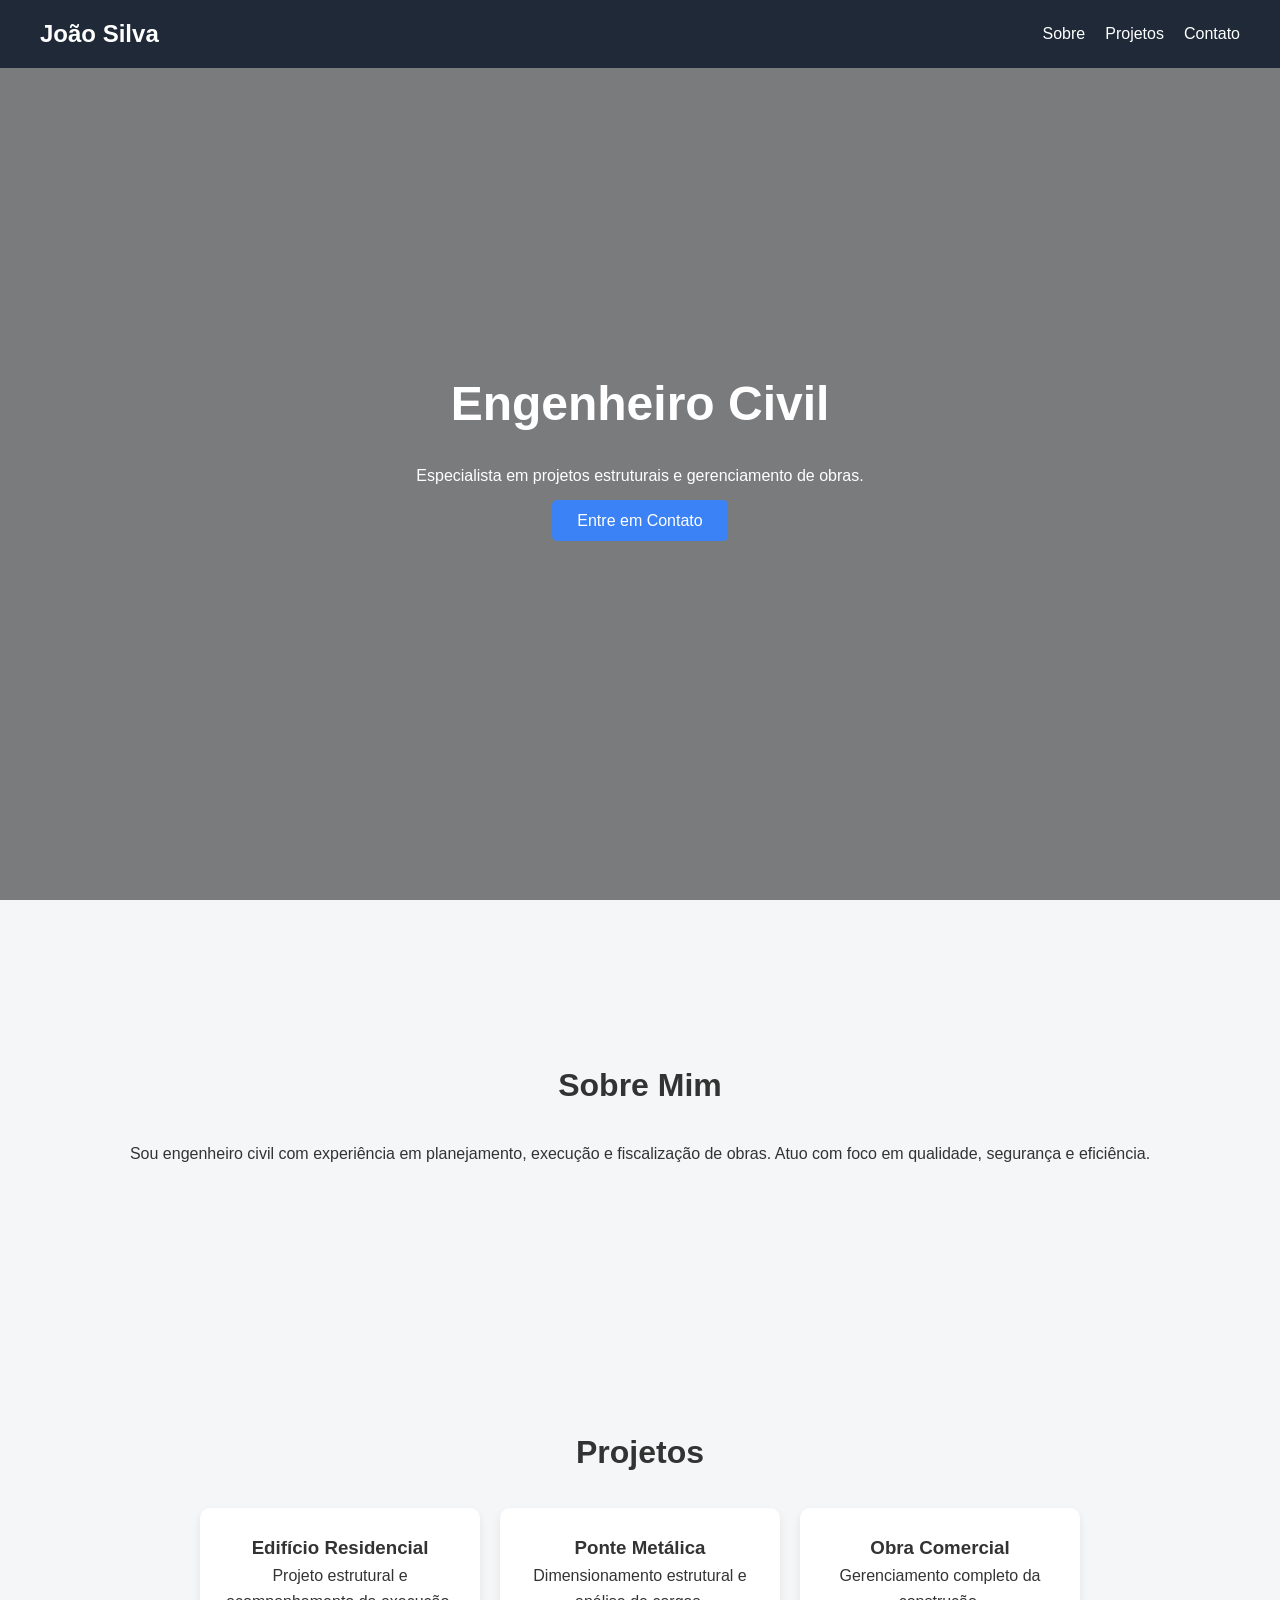
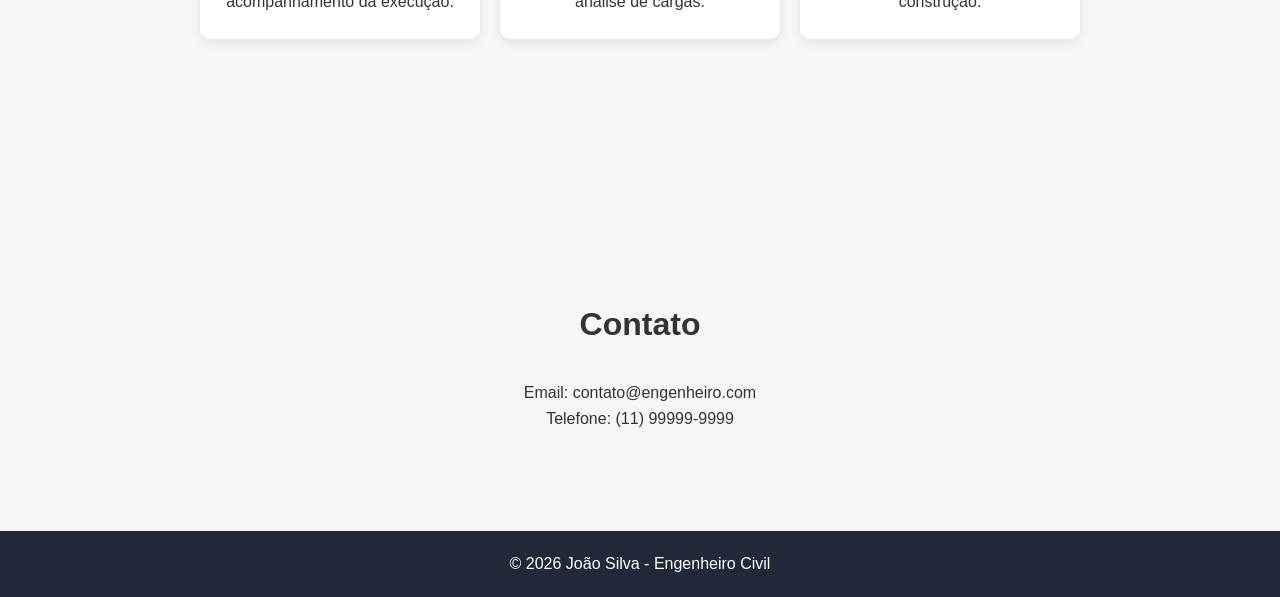
==== index.html @ efe81ff7 "initial commit" ====
<!doctype html>
<html lang="pt-BR">
  <head>
    <meta charset="UTF-8" />
    <meta name="viewport" content="width=device-width, initial-scale=1.0" />
    <title>João Silva | Engenheiro Civil</title>
    <link rel="stylesheet" href="style.css" />
  </head>
  <body>
    <header>
      <nav>
        <h2 class="logo">João Silva</h2>
        <ul class="nav-links">
          <li><a href="#sobre">Sobre</a></li>
          <li><a href="#projetos">Projetos</a></li>
          <li><a href="#contato">Contato</a></li>
        </ul>
        <div class="menu-toggle">&#9776;</div>
      </nav>
    </header>

    <section class="hero">
      <div class="hero-content">
        <h1>Engenheiro Civil</h1>
        <p>Especialista em projetos estruturais e gerenciamento de obras.</p>
        <a href="#contato" class="btn">Entre em Contato</a>
      </div>
    </section>

    <section id="sobre" class="section">
      <h2>Sobre Mim</h2>
      <p>
        Sou engenheiro civil com experiência em planejamento, execução e
        fiscalização de obras. Atuo com foco em qualidade, segurança e
        eficiência.
      </p>
    </section>

    <section id="projetos" class="section">
      <h2>Projetos</h2>

      <div class="cards">
        <div class="card">
          <h3>Edifício Residencial</h3>
          <p>Projeto estrutural e acompanhamento da execução.</p>
        </div>

        <div class="card">
          <h3>Ponte Metálica</h3>
          <p>Dimensionamento estrutural e análise de cargas.</p>
        </div>

        <div class="card">
          <h3>Obra Comercial</h3>
          <p>Gerenciamento completo da construção.</p>
        </div>
      </div>
    </section>

    <section id="contato" class="section contato">
      <h2>Contato</h2>
      <p>Email: contato@engenheiro.com</p>
      <p>Telefone: (11) 99999-9999</p>
    </section>

    <footer>
      <p>© 2026 João Silva - Engenheiro Civil</p>
    </footer>

    <script src="script.js"></script>
  </body>
</html>
---- style.css ----
* {
  margin: 0;
  padding: 0;
  box-sizing: border-box;
  font-family: Arial, Helvetica, sans-serif;
}

body {
  background-color: #f4f6f8;
  color: #333;
  line-height: 1.6;
}

/* NAVBAR */
header {
  background: #1f2937;
  color: white;
  padding: 15px 40px;
  position: fixed;
  width: 100%;
  top: 0;
  z-index: 1000;
}

nav {
  display: flex;
  justify-content: space-between;
  align-items: center;
}

.logo {
  font-weight: bold;
}

.nav-links {
  list-style: none;
  display: flex;
  gap: 20px;
}

.nav-links a {
  color: white;
  text-decoration: none;
  transition: 0.3s;
}

.nav-links a:hover {
  color: #3b82f6;
}

.menu-toggle {
  display: none;
  font-size: 24px;
  cursor: pointer;
}

/* HERO */
.hero {
  height: 100vh;
  background:
    linear-gradient(rgba(0, 0, 0, 0.5), rgba(0, 0, 0, 0.5)),
    url("https://images.unsplash.com/photo-1503387762-592deb58ef4e");
  background-size: cover;
  background-position: center;
  display: flex;
  align-items: center;
  justify-content: center;
  text-align: center;
  color: white;
  padding: 20px;
}

.hero h1 {
  font-size: 3rem;
}

.hero p {
  margin: 20px 0;
}

.btn {
  background: #3b82f6;
  padding: 12px 25px;
  color: white;
  text-decoration: none;
  border-radius: 5px;
  transition: 0.3s;
}

.btn:hover {
  background: #2563eb;
}

/* SECTIONS */
.section {
  padding: 100px 40px;
  text-align: center;
  margin-top: 60px;
}

.section h2 {
  margin-bottom: 30px;
  font-size: 2rem;
}

/* CARDS */
.cards {
  display: flex;
  justify-content: center;
  gap: 20px;
  flex-wrap: wrap;
}

.card {
  background: white;
  padding: 25px;
  width: 280px;
  border-radius: 10px;
  box-shadow: 0 4px 10px rgba(0, 0, 0, 0.08);
  transition: 0.3s;
}

.card:hover {
  transform: translateY(-8px);
}

/* FOOTER */
footer {
  background: #1f2937;
  color: white;
  text-align: center;
  padding: 20px;
}

/* RESPONSIVO */
@media (max-width: 768px) {
  .nav-links {
    display: none;
    flex-direction: column;
    background: #1f2937;
    position: absolute;
    top: 60px;
    right: 0;
    width: 200px;
    padding: 20px;
  }

  .nav-links.active {
    display: flex;
  }

  .menu-toggle {
    display: block;
  }
}
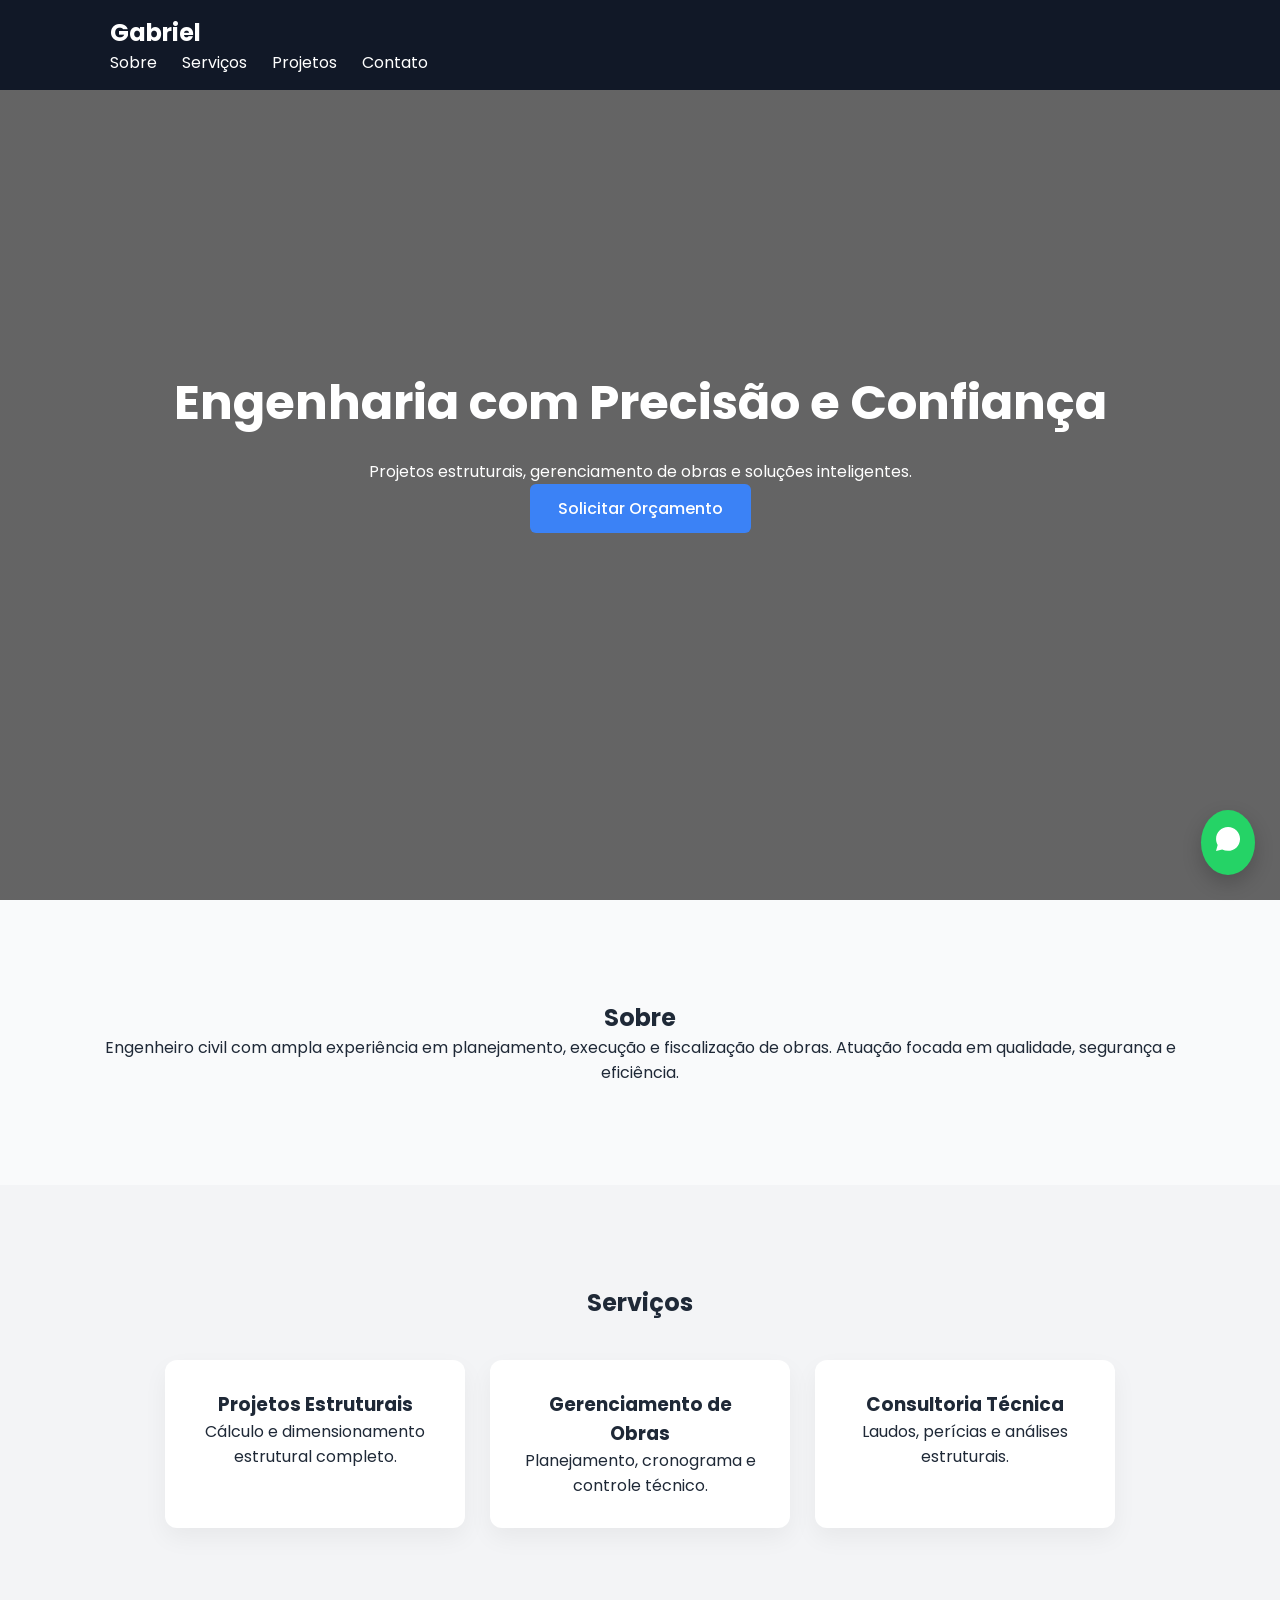
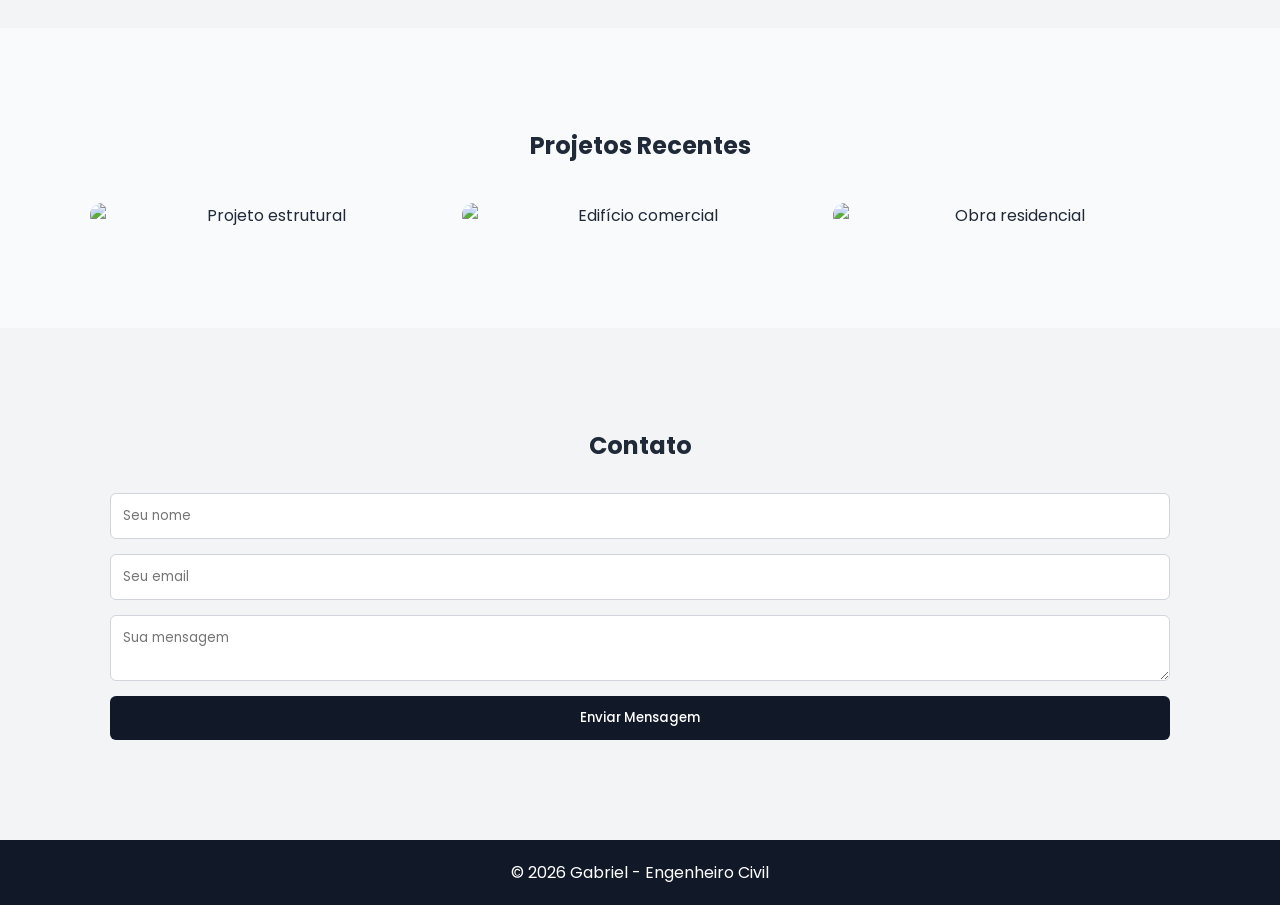
==== commit 40028443: "Add whatsapp button" ====
--- a/index.html
+++ b/index.html
@@ -3,69 +3,135 @@
   <head>
     <meta charset="UTF-8" />
     <meta name="viewport" content="width=device-width, initial-scale=1.0" />
-    <title>João Silva | Engenheiro Civil</title>
+    <title>Gabriel | Engenheiro Civil</title>
+    <meta
+      name="description"
+      content="Engenheiro Civil especialista em projetos estruturais e gerenciamento de obras."
+    />
+
     <link rel="stylesheet" href="style.css" />
+    <link
+      href="https://fonts.googleapis.com/css2?family=Poppins:wght@300;400;600;700&display=swap"
+      rel="stylesheet"
+    />
   </head>
   <body>
-    <header>
-      <nav>
-        <h2 class="logo">João Silva</h2>
-        <ul class="nav-links">
-          <li><a href="#sobre">Sobre</a></li>
-          <li><a href="#projetos">Projetos</a></li>
-          <li><a href="#contato">Contato</a></li>
-        </ul>
+    <header class="header">
+      <div class="container nav-container">
+        <h2 class="logo">Gabriel</h2>
+
+        <nav>
+          <ul class="nav-links">
+            <li><a href="#sobre">Sobre</a></li>
+            <li><a href="#servicos">Serviços</a></li>
+            <li><a href="#projetos">Projetos</a></li>
+            <li><a href="#contato">Contato</a></li>
+          </ul>
+        </nav>
+
         <div class="menu-toggle">&#9776;</div>
-      </nav>
+      </div>
     </header>
 
+    <!-- HERO -->
     <section class="hero">
-      <div class="hero-content">
-        <h1>Engenheiro Civil</h1>
-        <p>Especialista em projetos estruturais e gerenciamento de obras.</p>
-        <a href="#contato" class="btn">Entre em Contato</a>
+      <div class="hero-content container">
+        <h1>Engenharia com Precisão e Confiança</h1>
+        <p>
+          Projetos estruturais, gerenciamento de obras e soluções inteligentes.
+        </p>
+        <a href="#contato" class="btn btn-cta">Solicitar Orçamento</a>
       </div>
     </section>
 
-    <section id="sobre" class="section">
-      <h2>Sobre Mim</h2>
+    <!-- SOBRE -->
+    <section id="sobre" class="section container fade-in">
+      <h2>Sobre</h2>
       <p>
-        Sou engenheiro civil com experiência em planejamento, execução e
-        fiscalização de obras. Atuo com foco em qualidade, segurança e
+        Engenheiro civil com ampla experiência em planejamento, execução e
+        fiscalização de obras. Atuação focada em qualidade, segurança e
         eficiência.
       </p>
     </section>
 
-    <section id="projetos" class="section">
-      <h2>Projetos</h2>
+    <!-- SERVIÇOS -->
+    <section id="servicos" class="section bg-light fade-in">
+      <div class="container">
+        <h2>Serviços</h2>
 
-      <div class="cards">
-        <div class="card">
-          <h3>Edifício Residencial</h3>
-          <p>Projeto estrutural e acompanhamento da execução.</p>
-        </div>
+        <div class="cards">
+          <div class="card">
+            <h3>Projetos Estruturais</h3>
+            <p>Cálculo e dimensionamento estrutural completo.</p>
+          </div>
 
-        <div class="card">
-          <h3>Ponte Metálica</h3>
-          <p>Dimensionamento estrutural e análise de cargas.</p>
-        </div>
+          <div class="card">
+            <h3>Gerenciamento de Obras</h3>
+            <p>Planejamento, cronograma e controle técnico.</p>
+          </div>
 
-        <div class="card">
-          <h3>Obra Comercial</h3>
-          <p>Gerenciamento completo da construção.</p>
+          <div class="card">
+            <h3>Consultoria Técnica</h3>
+            <p>Laudos, perícias e análises estruturais.</p>
+          </div>
         </div>
       </div>
     </section>
 
-    <section id="contato" class="section contato">
-      <h2>Contato</h2>
-      <p>Email: contato@engenheiro.com</p>
-      <p>Telefone: (11) 99999-9999</p>
+    <!-- PROJETOS -->
+    <section id="projetos" class="section container fade-in">
+      <h2>Projetos Recentes</h2>
+
+      <div class="gallery">
+        <img
+          src="https://images.unsplash.com/photo-1503387762-592deb58ef4e"
+          alt="Projeto estrutural"
+        />
+        <img
+          src="https://images.unsplash.com/photo-1486406146926-c627a92ad1ab"
+          alt="Edifício comercial"
+        />
+        <img
+          src="https://images.unsplash.com/photo-1431576901776-e539bd916ba2"
+          alt="Obra residencial"
+        />
+      </div>
+    </section>
+
+    <!-- CONTATO -->
+    <section id="contato" class="section bg-light fade-in">
+      <div class="container">
+        <h2>Contato</h2>
+
+        <form class="contact-form">
+          <input type="text" placeholder="Seu nome" required />
+          <input type="email" placeholder="Seu email" required />
+          <textarea placeholder="Sua mensagem" required></textarea>
+
+          <button type="submit" class="btn btn-form">Enviar Mensagem</button>
+        </form>
+      </div>
     </section>
 
     <footer>
-      <p>© 2026 João Silva - Engenheiro Civil</p>
+      <div class="container">
+        <p>© 2026 Gabriel - Engenheiro Civil</p>
+      </div>
     </footer>
+
+    <!-- WHATSAPP FIXO -->
+    <a
+      href="https://wa.me/5511999999999"
+      target="_blank"
+      class="whatsapp-button"
+      aria-label="Falar no WhatsApp"
+    >
+      <svg viewBox="0 0 24 24" width="24" height="24" fill="white">
+        <path
+          d="M20.52 3.48A11.94 11.94 0 0012.03 0C5.4 0 .06 5.34.06 11.97c0 2.11.55 4.18 1.6 6.01L0 24l6.18-1.62a11.94 11.94 0 005.85 1.49h.01c6.63 0 11.97-5.34 11.97-11.97 0-3.19-1.24-6.19-3.49-8.42z"
+        />
+      </svg>
+    </a>
 
     <script src="script.js"></script>
   </body>
--- a/style.css
+++ b/style.css
@@ -2,23 +2,27 @@
   margin: 0;
   padding: 0;
   box-sizing: border-box;
-  font-family: Arial, Helvetica, sans-serif;
+  font-family: "Poppins", sans-serif;
 }
 
 body {
-  background-color: #f4f6f8;
-  color: #333;
-  line-height: 1.6;
-}
-
-/* NAVBAR */
+  background: #f9fafb;
+  color: #1f2937;
+}
+
+.container {
+  max-width: 1100px;
+  margin: auto;
+  padding: 0 20px;
+}
+
+/* HEADER */
 header {
-  background: #1f2937;
-  color: white;
-  padding: 15px 40px;
+  background: #111827;
+  color: white;
+  padding: 15px 0;
   position: fixed;
   width: 100%;
-  top: 0;
   z-index: 1000;
 }
 
@@ -28,19 +32,16 @@
   align-items: center;
 }
 
-.logo {
-  font-weight: bold;
-}
-
 .nav-links {
   list-style: none;
   display: flex;
-  gap: 20px;
+  gap: 25px;
 }
 
 .nav-links a {
-  color: white;
-  text-decoration: none;
+  text-decoration: none;
+  color: white;
+  font-weight: 400;
   transition: 0.3s;
 }
 
@@ -58,7 +59,7 @@
 .hero {
   height: 100vh;
   background:
-    linear-gradient(rgba(0, 0, 0, 0.5), rgba(0, 0, 0, 0.5)),
+    linear-gradient(rgba(0, 0, 0, 0.6), rgba(0, 0, 0, 0.6)),
     url("https://images.unsplash.com/photo-1503387762-592deb58ef4e");
   background-size: cover;
   background-position: center;
@@ -72,64 +73,126 @@
 
 .hero h1 {
   font-size: 3rem;
-}
-
-.hero p {
-  margin: 20px 0;
-}
-
-.btn {
+  margin-bottom: 20px;
+}
+
+.btn-primary {
   background: #3b82f6;
-  padding: 12px 25px;
-  color: white;
-  text-decoration: none;
-  border-radius: 5px;
-  transition: 0.3s;
-}
-
-.btn:hover {
+  padding: 12px 30px;
+  color: white;
+  text-decoration: none;
+  border-radius: 6px;
+  border: none;
+  cursor: pointer;
+  transition: 0.3s;
+}
+
+.btn-primary:hover {
   background: #2563eb;
 }
 
 /* SECTIONS */
 .section {
-  padding: 100px 40px;
+  padding: 100px 0;
   text-align: center;
-  margin-top: 60px;
-}
-
-.section h2 {
-  margin-bottom: 30px;
-  font-size: 2rem;
+}
+
+.bg-light {
+  background: #f3f4f6;
 }
 
 /* CARDS */
 .cards {
   display: flex;
+  gap: 25px;
+  margin-top: 40px;
+  flex-wrap: wrap;
   justify-content: center;
-  gap: 20px;
-  flex-wrap: wrap;
 }
 
 .card {
   background: white;
-  padding: 25px;
-  width: 280px;
-  border-radius: 10px;
-  box-shadow: 0 4px 10px rgba(0, 0, 0, 0.08);
+  padding: 30px;
+  width: 300px;
+  border-radius: 12px;
+  box-shadow: 0 10px 25px rgba(0, 0, 0, 0.05);
   transition: 0.3s;
 }
 
 .card:hover {
-  transform: translateY(-8px);
+  transform: translateY(-10px);
+}
+
+/* GALERIA */
+.gallery {
+  display: grid;
+  grid-template-columns: repeat(auto-fit, minmax(250px, 1fr));
+  gap: 15px;
+  margin-top: 40px;
+}
+
+.gallery img {
+  width: 100%;
+  border-radius: 12px;
+  transition: 0.3s;
+}
+
+.gallery img:hover {
+  transform: scale(1.05);
+}
+
+/* FORM */
+.contact-form {
+  display: flex;
+  flex-direction: column;
+  gap: 15px;
+  margin-top: 30px;
+}
+
+.contact-form input,
+.contact-form textarea {
+  padding: 12px;
+  border-radius: 6px;
+  border: 1px solid #d1d5db;
 }
 
 /* FOOTER */
 footer {
-  background: #1f2937;
-  color: white;
+  background: #111827;
+  color: white;
+  padding: 20px;
   text-align: center;
-  padding: 20px;
+}
+
+/* WHATSAPP */
+.whatsapp-button {
+  position: fixed;
+  bottom: 25px;
+  right: 25px;
+  background: #25d366;
+  color: white;
+  font-size: 24px;
+  padding: 15px;
+  border-radius: 50%;
+  text-decoration: none;
+  box-shadow: 0 8px 20px rgba(0, 0, 0, 0.2);
+  transition: 0.3s;
+}
+
+.whatsapp-button:hover {
+  transform: scale(1.1);
+}
+
+/* ANIMAÇÃO */
+.fade-in {
+  opacity: 0;
+  transform: translateY(20px);
+  transition: 1s;
+}
+
+.fade-in.visible {
+  opacity: 1;
+  transform: translateY(0);
 }
 
 /* RESPONSIVO */
@@ -137,7 +200,7 @@
   .nav-links {
     display: none;
     flex-direction: column;
-    background: #1f2937;
+    background: #111827;
     position: absolute;
     top: 60px;
     right: 0;
@@ -152,4 +215,36 @@
   .menu-toggle {
     display: block;
   }
-}
+
+  .hero h1 {
+    font-size: 2rem;
+  }
+}
+.btn {
+  display: inline-block;
+  padding: 12px 28px;
+  border-radius: 6px;
+  text-decoration: none;
+  font-weight: 500;
+  transition: 0.3s;
+  cursor: pointer;
+  border: none;
+}
+
+.btn-cta {
+  background: #3b82f6;
+  color: white;
+}
+
+.btn-cta:hover {
+  background: #2563eb;
+}
+
+.btn-form {
+  background: #111827;
+  color: white;
+}
+
+.btn-form:hover {
+  background: #000;
+}
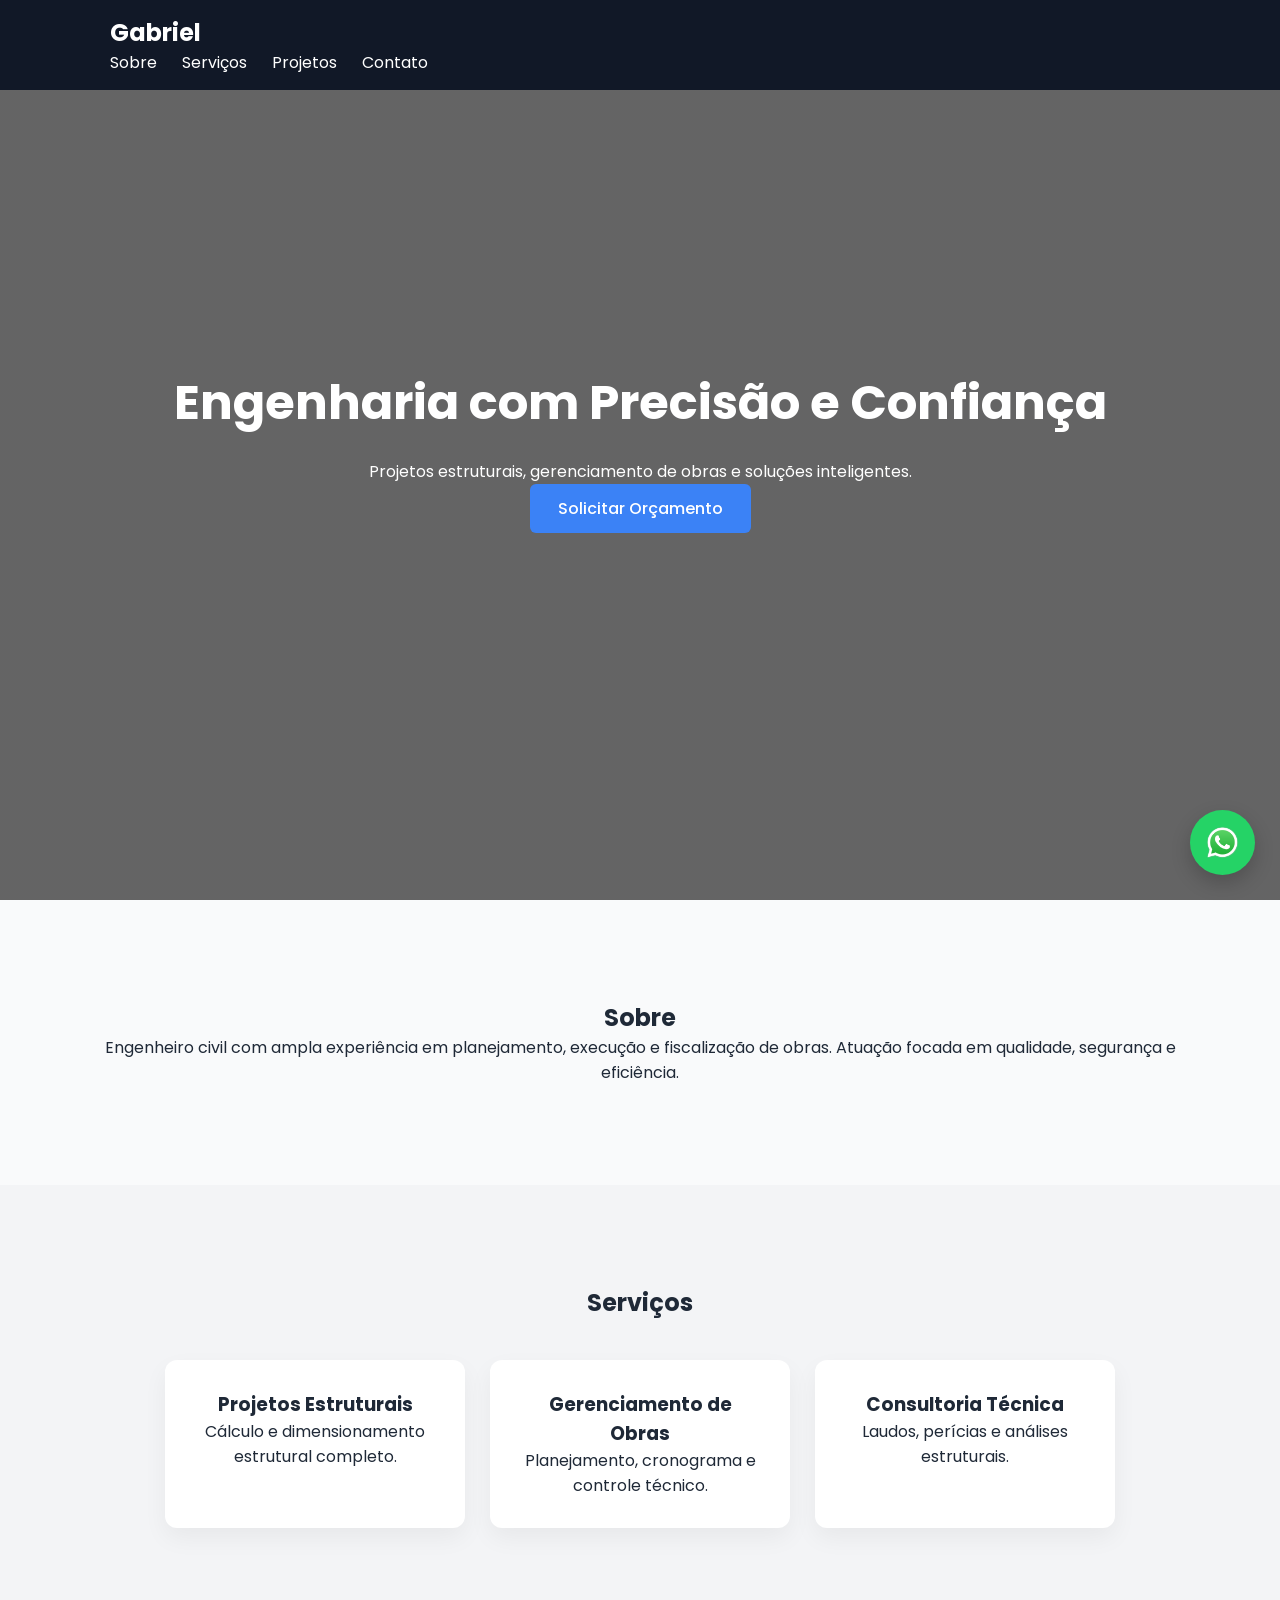
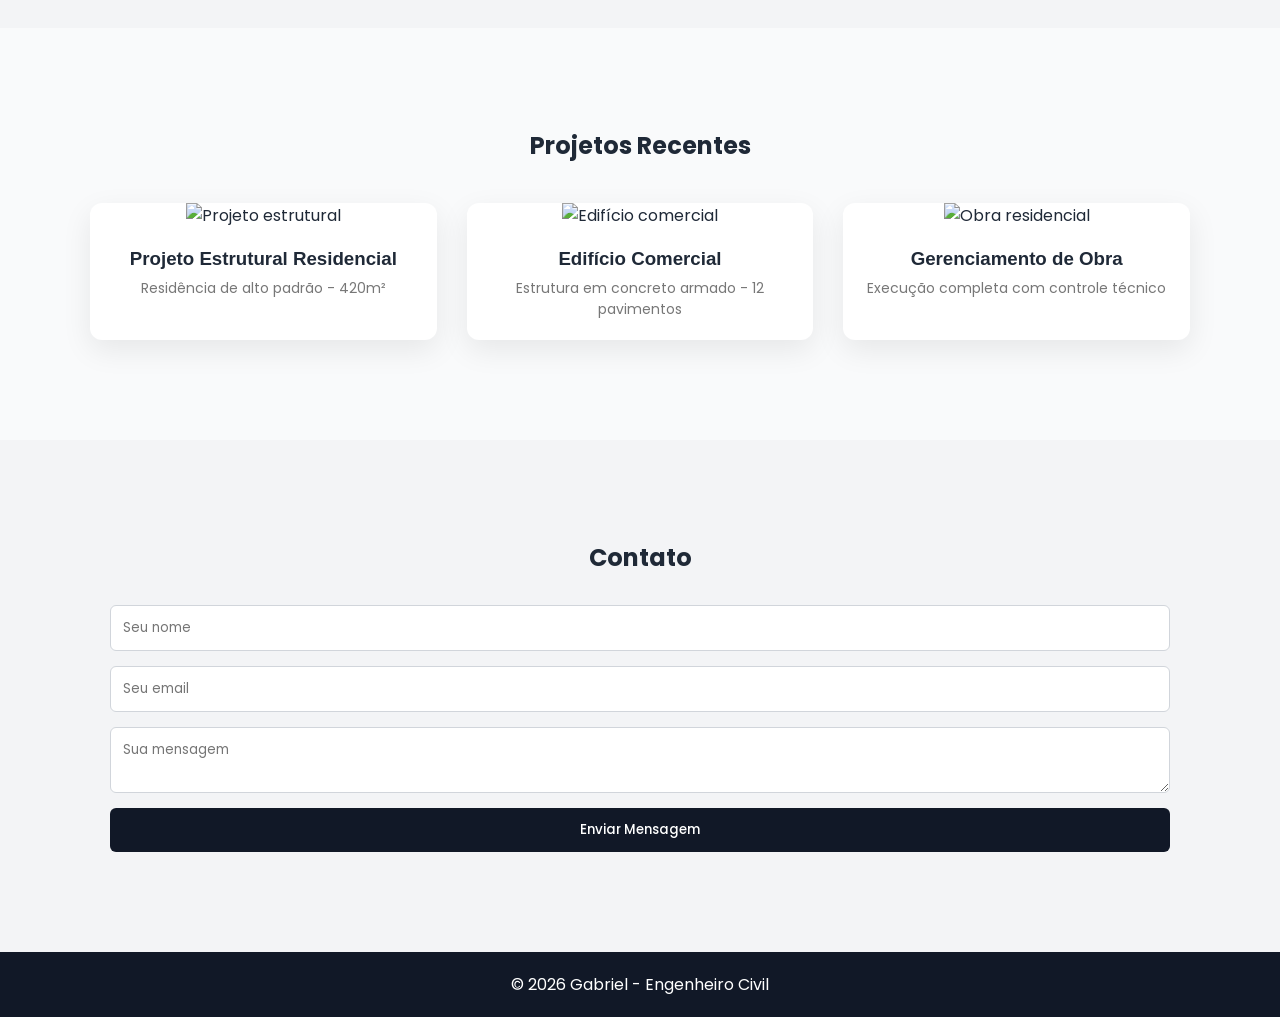
==== commit b95a1119: "Correct zap button and add projects button" ====
--- a/index.html
+++ b/index.html
@@ -82,19 +82,48 @@
     <section id="projetos" class="section container fade-in">
       <h2>Projetos Recentes</h2>
 
-      <div class="gallery">
-        <img
-          src="https://images.unsplash.com/photo-1503387762-592deb58ef4e"
-          alt="Projeto estrutural"
-        />
-        <img
-          src="https://images.unsplash.com/photo-1486406146926-c627a92ad1ab"
-          alt="Edifício comercial"
-        />
-        <img
-          src="https://images.unsplash.com/photo-1431576901776-e539bd916ba2"
-          alt="Obra residencial"
-        />
+      <div class="projects-grid">
+        <!-- PROJETO 1 -->
+        <div class="project-card">
+          <a href="projetos/projeto-estrutural.html">
+            <img
+              src="https://images.unsplash.com/photo-1503387762-592deb58ef4e"
+              alt="Projeto estrutural"
+            />
+            <div class="project-info">
+              <h3>Projeto Estrutural Residencial</h3>
+              <p>Residência de alto padrão - 420m²</p>
+            </div>
+          </a>
+        </div>
+
+        <!-- PROJETO 2 -->
+        <div class="project-card">
+          <a href="projetos/edificio-comercial.html">
+            <img
+              src="https://images.unsplash.com/photo-1486406146926-c627a92ad1ab"
+              alt="Edifício comercial"
+            />
+            <div class="project-info">
+              <h3>Edifício Comercial</h3>
+              <p>Estrutura em concreto armado - 12 pavimentos</p>
+            </div>
+          </a>
+        </div>
+
+        <!-- PROJETO 3 -->
+        <div class="project-card">
+          <a href="projetos/obra-residencial.html">
+            <img
+              src="https://images.unsplash.com/photo-1431576901776-e539bd916ba2"
+              alt="Obra residencial"
+            />
+            <div class="project-info">
+              <h3>Gerenciamento de Obra</h3>
+              <p>Execução completa com controle técnico</p>
+            </div>
+          </a>
+        </div>
       </div>
     </section>
 
@@ -120,17 +149,14 @@
     </footer>
 
     <!-- WHATSAPP FIXO -->
+    <!-- WHATSAPP FIXO -->
     <a
       href="https://wa.me/5511999999999"
       target="_blank"
       class="whatsapp-button"
       aria-label="Falar no WhatsApp"
     >
-      <svg viewBox="0 0 24 24" width="24" height="24" fill="white">
-        <path
-          d="M20.52 3.48A11.94 11.94 0 0012.03 0C5.4 0 .06 5.34.06 11.97c0 2.11.55 4.18 1.6 6.01L0 24l6.18-1.62a11.94 11.94 0 005.85 1.49h.01c6.63 0 11.97-5.34 11.97-11.97 0-3.19-1.24-6.19-3.49-8.42z"
-        />
-      </svg>
+      <img src="img/whatsapp.png" alt="WhatsApp" />
     </a>
 
     <script src="script.js"></script>
--- a/style.css
+++ b/style.css
@@ -248,3 +248,113 @@
 .btn-form:hover {
   background: #000;
 }
+
+.projects-grid {
+  display: grid;
+  grid-template-columns: repeat(auto-fit, minmax(280px, 1fr));
+  gap: 30px;
+  margin-top: 40px;
+}
+
+.project-card {
+  overflow: hidden;
+  border-radius: 12px;
+  box-shadow: 0 10px 30px rgba(0, 0, 0, 0.08);
+  transition: 0.4s ease;
+  background: #fff;
+}
+
+.project-card:hover {
+  transform: translateY(-8px);
+  box-shadow: 0 20px 50px rgba(0, 0, 0, 0.15);
+}
+
+.project-card img {
+  width: 100%;
+  height: 250px;
+  object-fit: cover;
+}
+
+.project-info {
+  padding: 20px;
+}
+
+.project-info h3 {
+  margin-bottom: 8px;
+  font-weight: 600;
+}
+
+.project-info p {
+  font-size: 14px;
+  color: #777;
+}
+
+.project-card a {
+  text-decoration: none;
+  color: inherit;
+  display: block;
+}
+
+.project-page {
+  max-width: 1000px;
+  margin: auto;
+  padding: 80px 20px;
+}
+
+.project-page h1 {
+  margin-bottom: 30px;
+}
+
+.project-page img {
+  width: 100%;
+  border-radius: 12px;
+  margin-bottom: 40px;
+  height: 450px;
+  object-fit: cover;
+}
+
+.project-details {
+  display: grid;
+  grid-template-columns: repeat(auto-fit, minmax(200px, 1fr));
+  gap: 20px;
+  margin-bottom: 40px;
+  background: #f8f8f8;
+  padding: 25px;
+  border-radius: 10px;
+}
+
+.project-description h2 {
+  margin-bottom: 15px;
+}
+
+.back-button {
+  display: inline-block;
+  margin-bottom: 40px;
+  text-decoration: none;
+  font-weight: 600;
+  color: #333;
+  transition: 0.3s;
+}
+
+.back-button:hover {
+  opacity: 0.6;
+}
+
+.whatsapp-button {
+  position: fixed;
+  right: 25px;
+  bottom: 25px;
+  width: 65px;
+  height: 65px;
+  z-index: 999;
+  transition: 0.3s ease;
+}
+
+.whatsapp-button img {
+  width: 100%;
+  height: 100%;
+}
+
+.whatsapp-button:hover {
+  transform: scale(1.1);
+}
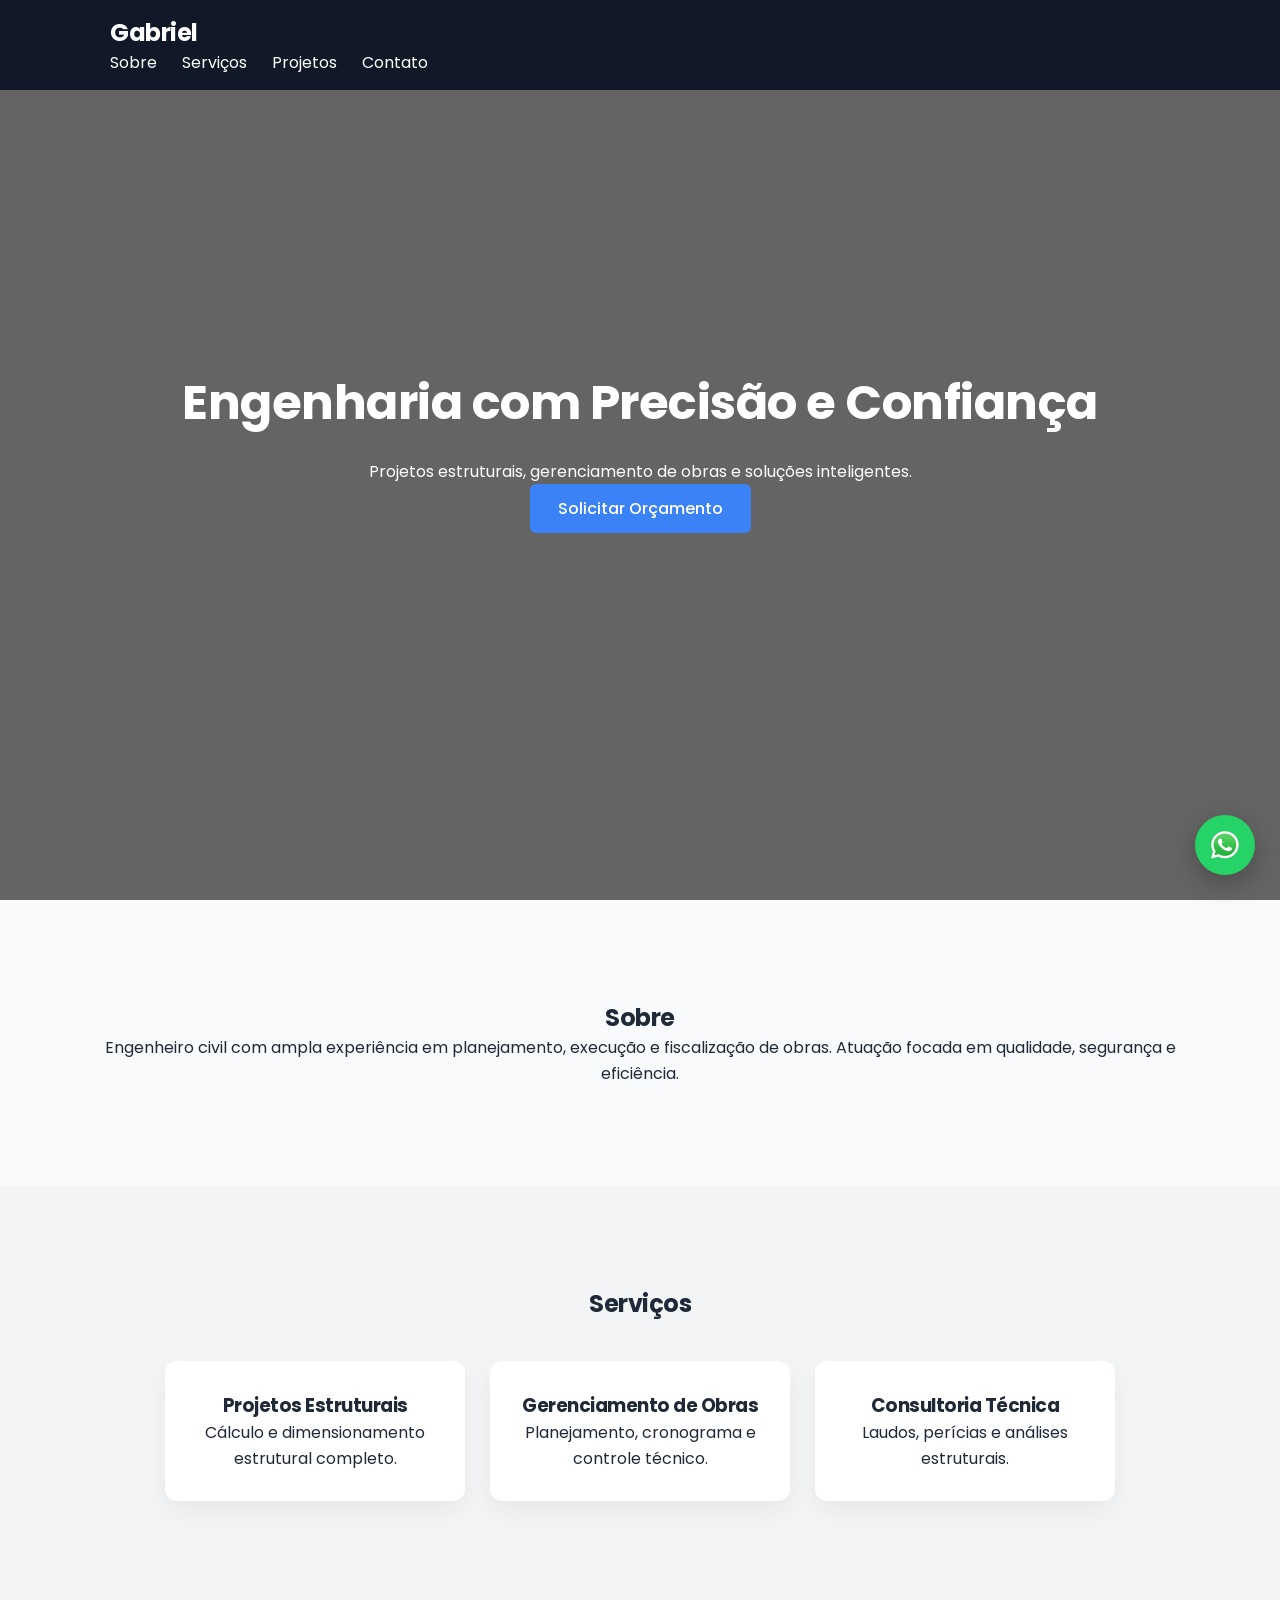
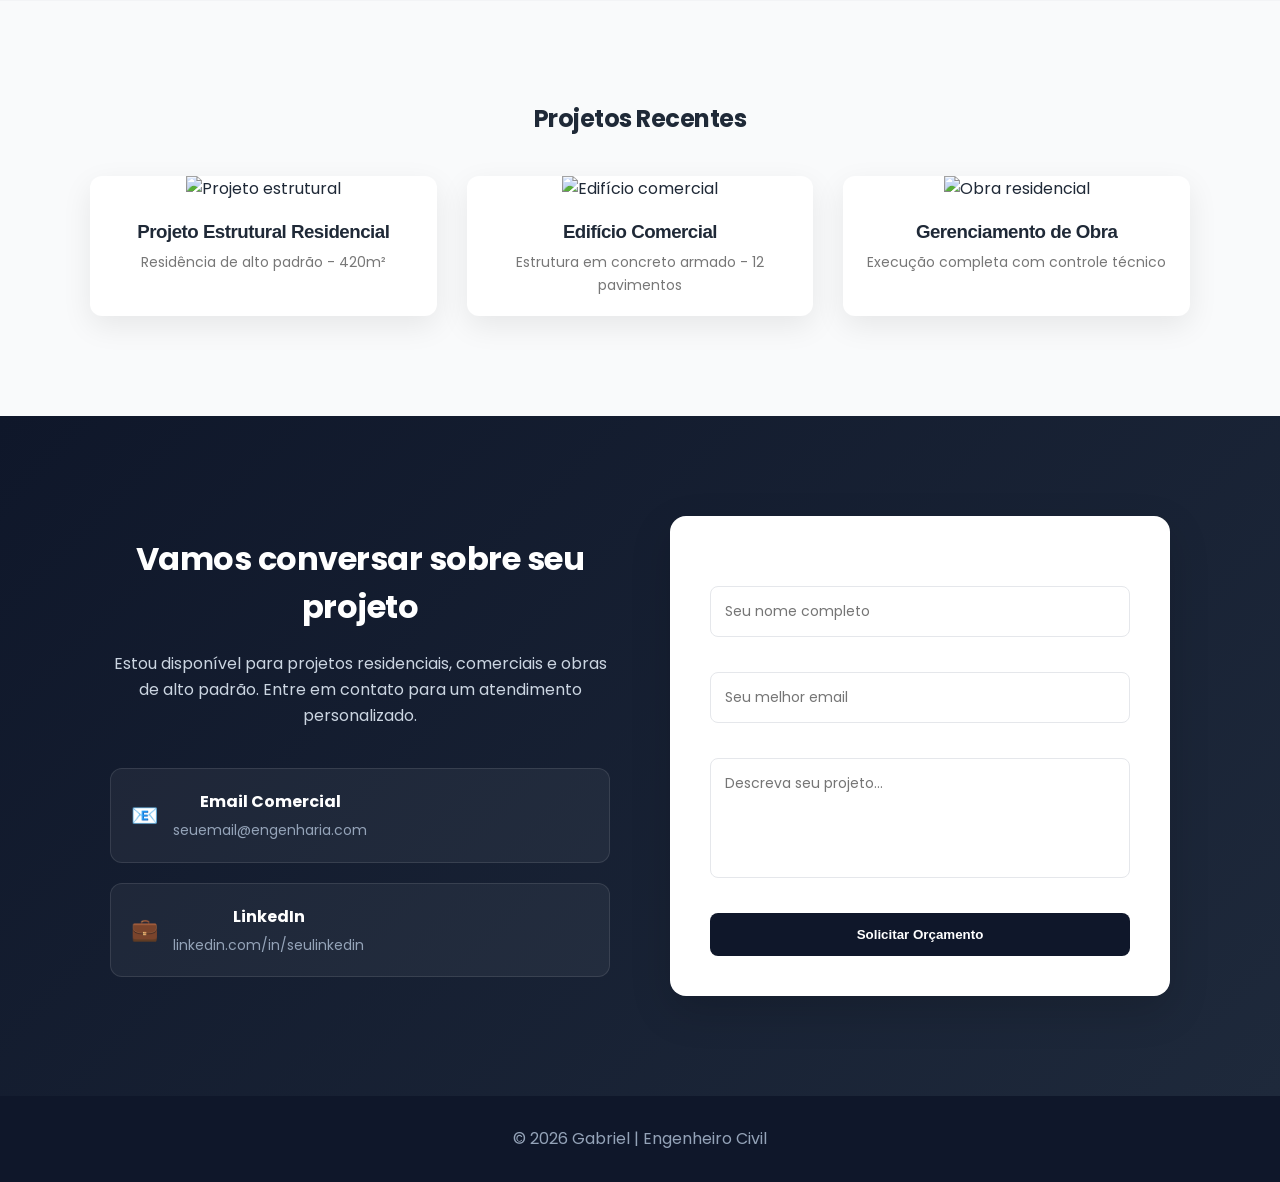
==== commit 1003ad46: "enhancemente on projects and about section" ====
--- a/index.html
+++ b/index.html
@@ -127,24 +127,56 @@
       </div>
     </section>
 
-    <!-- CONTATO -->
-    <section id="contato" class="section bg-light fade-in">
-      <div class="container">
-        <h2>Contato</h2>
+    <!-- CONTATO PREMIUM -->
+    <section id="contato" class="section contact-section">
+      <div class="container contact-container">
+        <div class="contact-info">
+          <h2>Vamos conversar sobre seu projeto</h2>
+          <p class="contact-subtitle">
+            Estou disponível para projetos residenciais, comerciais e obras de
+            alto padrão. Entre em contato para um atendimento personalizado.
+          </p>
 
-        <form class="contact-form">
-          <input type="text" placeholder="Seu nome" required />
-          <input type="email" placeholder="Seu email" required />
-          <textarea placeholder="Sua mensagem" required></textarea>
+          <div class="contact-cards">
+            <a href="mailto:seuemail@engenharia.com" class="contact-card">
+              <div class="icon">📧</div>
+              <div>
+                <h4>Email Comercial</h4>
+                <p>seuemail@engenharia.com</p>
+              </div>
+            </a>
 
-          <button type="submit" class="btn btn-form">Enviar Mensagem</button>
-        </form>
+            <a
+              href="https://www.linkedin.com/in/seulinkedin"
+              target="_blank"
+              class="contact-card"
+            >
+              <div class="icon">💼</div>
+              <div>
+                <h4>LinkedIn</h4>
+                <p>linkedin.com/in/seulinkedin</p>
+              </div>
+            </a>
+          </div>
+        </div>
+
+        <div class="contact-form-wrapper">
+          <form class="contact-form">
+            <input type="text" placeholder="Seu nome completo" required />
+            <input type="email" placeholder="Seu melhor email" required />
+            <textarea placeholder="Descreva seu projeto..." required></textarea>
+
+            <button type="submit" class="btn btn-form">
+              Solicitar Orçamento
+            </button>
+          </form>
+        </div>
       </div>
     </section>
 
-    <footer>
+    <footer class="footer">
       <div class="container">
-        <p>© 2026 Gabriel - Engenheiro Civil</p>
+        <p>© 2026 Gabriel | Engenheiro Civil</p>
       </div>
     </footer>
 
--- a/style.css
+++ b/style.css
@@ -8,6 +8,10 @@
 body {
   background: #f9fafb;
   color: #1f2937;
+}
+
+html {
+  scroll-behavior: smooth;
 }
 
 .container {
@@ -162,25 +166,6 @@
   color: white;
   padding: 20px;
   text-align: center;
-}
-
-/* WHATSAPP */
-.whatsapp-button {
-  position: fixed;
-  bottom: 25px;
-  right: 25px;
-  background: #25d366;
-  color: white;
-  font-size: 24px;
-  padding: 15px;
-  border-radius: 50%;
-  text-decoration: none;
-  box-shadow: 0 8px 20px rgba(0, 0, 0, 0.2);
-  transition: 0.3s;
-}
-
-.whatsapp-button:hover {
-  transform: scale(1.1);
 }
 
 /* ANIMAÇÃO */
@@ -340,21 +325,247 @@
   opacity: 0.6;
 }
 
+/* WHATSAPP BUTTON PROFISSIONAL */
 .whatsapp-button {
   position: fixed;
   right: 25px;
   bottom: 25px;
-  width: 65px;
-  height: 65px;
+  width: 60px;
+  height: 60px;
+  background: #25d366;
+  border-radius: 50%;
+  display: flex;
+  align-items: center;
+  justify-content: center;
+  box-shadow: 0 8px 25px rgba(0, 0, 0, 0.25);
+  transition: transform 0.3s ease;
   z-index: 999;
-  transition: 0.3s ease;
 }
 
 .whatsapp-button img {
-  width: 100%;
-  height: 100%;
+  width: 32px;
+  height: 32px;
+  object-fit: contain;
 }
 
 .whatsapp-button:hover {
   transform: scale(1.1);
 }
+
+/* CONTACT SECTION */
+.contact-section {
+  background: linear-gradient(135deg, #0f172a, #1e293b);
+  color: #ffffff;
+  padding: 100px 0;
+}
+
+.contact-container {
+  display: grid;
+  grid-template-columns: 1fr 1fr;
+  gap: 60px;
+  align-items: center;
+}
+
+.contact-info h2 {
+  font-size: 32px;
+  margin-bottom: 20px;
+}
+
+.contact-subtitle {
+  color: #cbd5e1;
+  margin-bottom: 40px;
+  line-height: 1.6;
+}
+
+.contact-cards {
+  display: flex;
+  flex-direction: column;
+  gap: 20px;
+}
+
+.contact-card {
+  display: flex;
+  align-items: center;
+  gap: 15px;
+  padding: 20px;
+  background: rgba(255, 255, 255, 0.05);
+  border-radius: 12px;
+  text-decoration: none;
+  color: #ffffff;
+  transition: 0.3s ease;
+  border: 1px solid rgba(255, 255, 255, 0.1);
+}
+
+.contact-card:hover {
+  transform: translateY(-4px);
+  background: rgba(255, 255, 255, 0.08);
+}
+
+.contact-card h4 {
+  margin-bottom: 5px;
+}
+
+.contact-card p {
+  font-size: 14px;
+  color: #94a3b8;
+}
+
+.icon {
+  font-size: 22px;
+}
+
+/* FORM */
+.contact-form-wrapper {
+  background: #ffffff;
+  padding: 40px;
+  border-radius: 16px;
+  box-shadow: 0 15px 40px rgba(0, 0, 0, 0.15);
+}
+
+.contact-form input,
+.contact-form textarea {
+  width: 100%;
+  padding: 14px;
+  margin-bottom: 20px;
+  border-radius: 8px;
+  border: 1px solid #e5e7eb;
+  font-size: 14px;
+}
+
+.contact-form textarea {
+  min-height: 120px;
+  resize: none;
+}
+
+.btn-form {
+  width: 100%;
+  background: #0f172a;
+  color: white;
+  padding: 14px;
+  border: none;
+  border-radius: 8px;
+  font-weight: 600;
+  cursor: pointer;
+  transition: 0.3s;
+}
+
+.btn-form:hover {
+  background: #1e293b;
+}
+
+/* FOOTER */
+.footer {
+  background: #0f172a;
+  color: #94a3b8;
+  text-align: center;
+  padding: 30px 0;
+}
+
+/* RESPONSIVO */
+@media (max-width: 900px) {
+  .contact-container {
+    grid-template-columns: 1fr;
+  }
+}
+
+/* ==========================================
+   MELHORIAS PROFISSIONAIS (SEM REMOVER NADA)
+========================================== */
+
+/* Scroll suave real */
+html {
+  scroll-behavior: smooth;
+}
+
+/* Header moderno ao rolar */
+header.scrolled {
+  background: rgba(17, 24, 39, 0.95);
+  backdrop-filter: blur(12px);
+  box-shadow: 0 8px 30px rgba(0, 0, 0, 0.25);
+  transition: all 0.4s ease;
+}
+
+/* Scroll reveal melhorado */
+.fade-in {
+  opacity: 0;
+  transform: translateY(40px);
+  transition:
+    opacity 0.8s ease,
+    transform 0.8s ease;
+}
+
+.fade-in.visible {
+  opacity: 1;
+  transform: translateY(0);
+}
+
+/* Botões com micro-interação premium */
+.btn,
+.btn-cta,
+.btn-form {
+  transition: all 0.3s ease;
+}
+
+.btn:hover,
+.btn-cta:hover,
+.btn-form:hover {
+  transform: translateY(-3px);
+  box-shadow: 0 10px 25px rgba(0, 0, 0, 0.15);
+}
+
+/* Scrollbar moderna */
+::-webkit-scrollbar {
+  width: 8px;
+}
+
+::-webkit-scrollbar-track {
+  background: #f3f4f6;
+}
+
+::-webkit-scrollbar-thumb {
+  background: #111827;
+  border-radius: 10px;
+}
+
+::-webkit-scrollbar-thumb:hover {
+  background: #3b82f6;
+}
+
+/* Hero com efeito parallax leve */
+.hero {
+  background-attachment: fixed;
+}
+
+/* Melhor tipografia */
+h1,
+h2,
+h3 {
+  letter-spacing: -0.5px;
+}
+
+p {
+  line-height: 1.6;
+}
+
+/* WhatsApp flutuando suavemente */
+.whatsapp-button {
+  animation: float 3s ease-in-out infinite;
+}
+
+@keyframes float {
+  0% {
+    transform: translateY(0);
+  }
+  50% {
+    transform: translateY(-6px);
+  }
+  100% {
+    transform: translateY(0);
+  }
+}
+
+/* Transições suaves globais */
+a,
+button {
+  transition: all 0.3s ease;
+}
